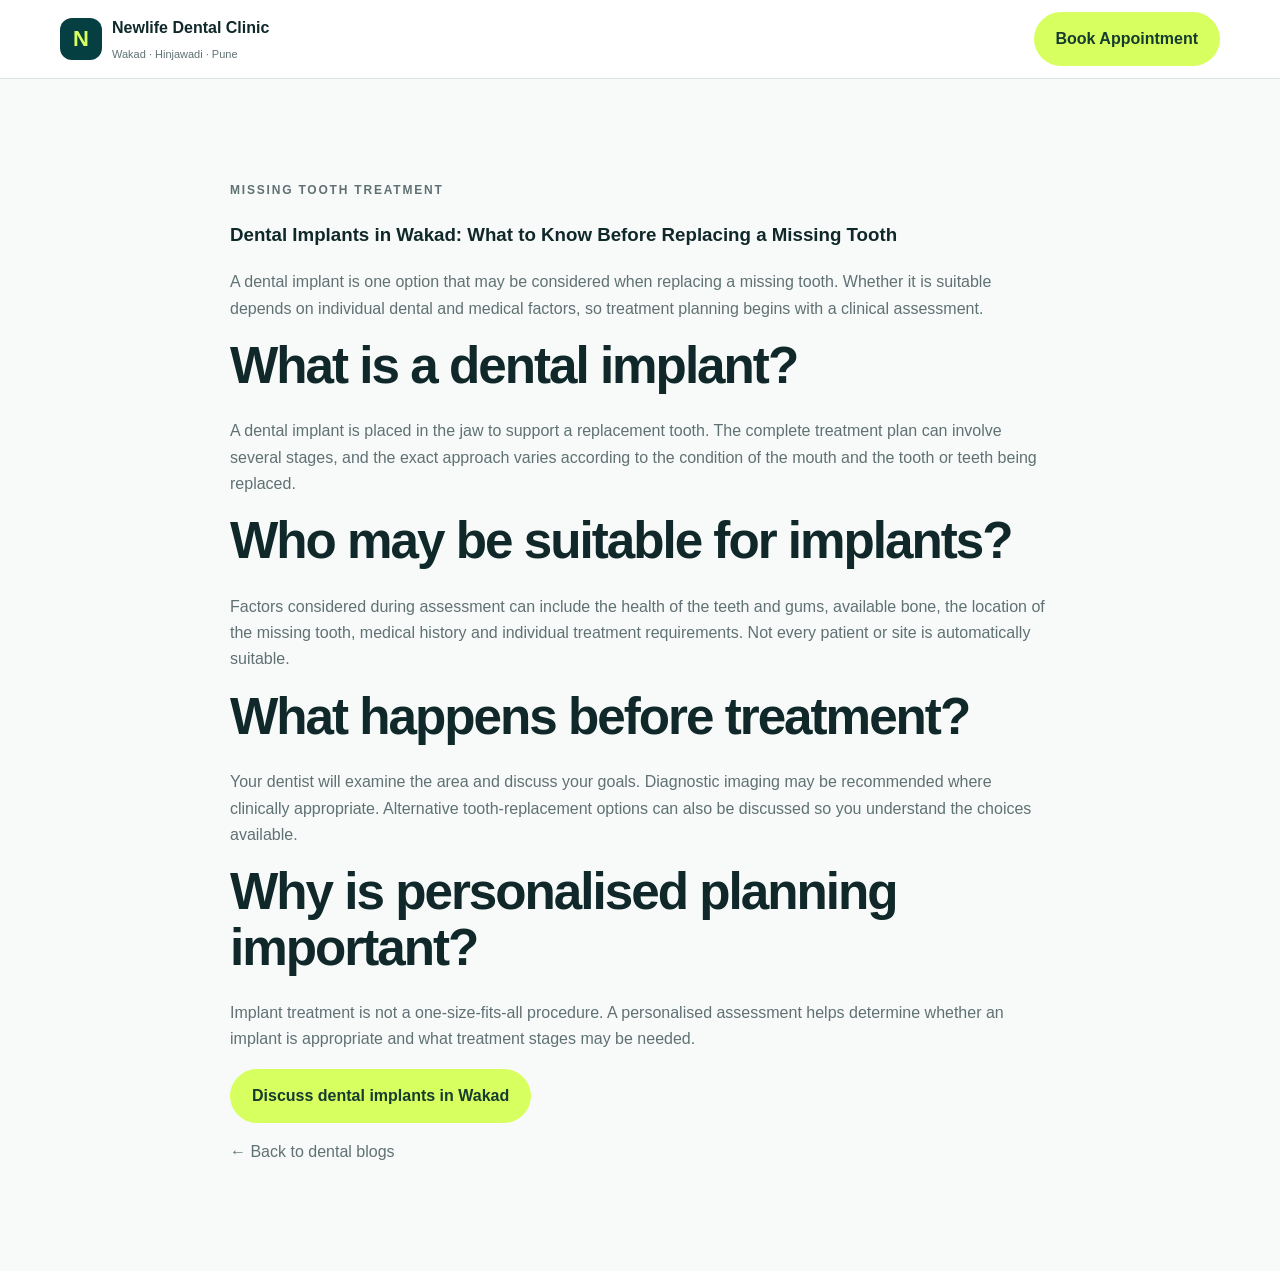
==== dental-implants-wakad.html @ da7d43fd "Publish dental implants blog" ====
<!doctype html><html lang="en"><head><meta charset="utf-8"><meta name="viewport" content="width=device-width,initial-scale=1"><title>Dental Implants in Wakad | Missing Tooth Treatment Guide</title><meta name="description" content="A patient-friendly guide to dental implants in Wakad, including assessment, suitability and considerations when replacing a missing tooth."><link rel="stylesheet" href="styles.css"></head><body><header class="site-header"><div class="container header-inner"><a class="brand" href="index.html"><span class="brand-mark">N</span><span><strong>Newlife Dental Clinic</strong><small>Wakad · Hinjawadi · Pune</small></span></a><a class="btn btn-primary" href="index.html#contact">Book Appointment</a></div></header><main><section class="section"><article class="container narrow"><p class="eyebrow">Missing tooth treatment</p><h1>Dental Implants in Wakad: What to Know Before Replacing a Missing Tooth</h1><p>A dental implant is one option that may be considered when replacing a missing tooth. Whether it is suitable depends on individual dental and medical factors, so treatment planning begins with a clinical assessment.</p><h2>What is a dental implant?</h2><p>A dental implant is placed in the jaw to support a replacement tooth. The complete treatment plan can involve several stages, and the exact approach varies according to the condition of the mouth and the tooth or teeth being replaced.</p><h2>Who may be suitable for implants?</h2><p>Factors considered during assessment can include the health of the teeth and gums, available bone, the location of the missing tooth, medical history and individual treatment requirements. Not every patient or site is automatically suitable.</p><h2>What happens before treatment?</h2><p>Your dentist will examine the area and discuss your goals. Diagnostic imaging may be recommended where clinically appropriate. Alternative tooth-replacement options can also be discussed so you understand the choices available.</p><h2>Why is personalised planning important?</h2><p>Implant treatment is not a one-size-fits-all procedure. A personalised assessment helps determine whether an implant is appropriate and what treatment stages may be needed.</p><p><a class="btn btn-primary" href="index.html#contact">Discuss dental implants in Wakad</a></p><p><a href="index.html#blogs">← Back to dental blogs</a></p></article></section></main></body></html>
---- styles.css ----
:root{--ink:#10282a;--teal:#063f42;--teal2:#0a5759;--lime:#d7ff5f;--paper:#f7faf8;--white:#fff;--muted:#607173;--line:#dbe5e2;--shadow:0 22px 70px rgba(7,50,52,.12);--radius:22px}*{box-sizing:border-box}html{scroll-behavior:smooth;scroll-padding-top:80px}body{margin:0;color:var(--ink);font:16px/1.65 Arial,sans-serif;background:var(--paper)}a{color:inherit;text-decoration:none}.container{width:min(1160px,calc(100% - 40px));margin:auto}.site-header{position:sticky;top:0;z-index:20;background:rgba(255,255,255,.96);border-bottom:1px solid var(--line)}.header-inner{min-height:78px;display:flex;align-items:center;gap:28px}.brand{display:flex;align-items:center;gap:10px;margin-right:auto}.brand-mark{width:42px;height:42px;border-radius:12px;background:var(--teal);color:var(--lime);display:grid;place-items:center;font-size:22px;font-weight:800}.brand strong,.brand small{display:block}.brand small{font-size:11px;color:var(--muted);margin-top:3px}.site-nav{display:flex;gap:24px;font-size:14px;font-weight:700}.menu-btn{display:none}.btn{display:inline-flex;justify-content:center;align-items:center;padding:14px 22px;border-radius:999px;font-weight:700;border:0;cursor:pointer}.btn-primary{background:var(--lime);color:#163b2f}.btn-secondary{border:1px solid rgba(255,255,255,.55);color:white}.hero{background:var(--teal);color:white;padding:86px 0}.hero-grid,.split,.contact-grid{display:grid;grid-template-columns:1.05fr .95fr;gap:65px;align-items:center}.hero h1{font-size:clamp(2.8rem,5vw,4.8rem);line-height:1;letter-spacing:-3px;margin:10px 0 24px}.lead{font-size:18px;color:#dce9e8}.eyebrow{text-transform:uppercase;letter-spacing:1.8px;font-size:12px;font-weight:800;color:var(--teal2)}.hero .eyebrow,.contact-section .eyebrow{color:var(--lime)}.hero-actions{display:flex;gap:14px;margin:28px 0}.trust-row{display:flex;gap:18px;flex-wrap:wrap;font-size:13px;color:#c4d9d8}.hero-media img,.image-card img{width:100%;display:block;border-radius:var(--radius);box-shadow:var(--shadow)}.section{padding:90px 0}.section-alt{background:white}.section h2{font-size:clamp(2.2rem,4vw,3.7rem);line-height:1.08;letter-spacing:-2px;margin:8px 0 25px}.section p{color:var(--muted)}.reverse{grid-template-columns:.95fr 1.05fr}.cards{display:grid;grid-template-columns:repeat(3,1fr);gap:18px;margin-top:38px}.card{background:var(--paper);border:1px solid var(--line);border-radius:var(--radius);padding:28px;min-height:230px;display:flex;flex-direction:column}.card h3{font-size:22px;margin:0 0 10px}.card a{margin-top:auto;color:var(--teal2);font-weight:800}.quote-card{padding:32px;background:var(--paper);border-radius:var(--radius);border-left:5px solid var(--lime)}.narrow{max-width:820px}.narrow details{border-bottom:1px solid var(--line);padding:20px 0}.narrow summary{font-size:18px;font-weight:800;cursor:pointer}.contact-section{background:var(--teal);color:white}.contact-section p{color:#c4d9d8}.appointment-form{background:white;color:var(--ink);padding:30px;border-radius:var(--radius)}label{display:block;font-size:13px;font-weight:800;margin-bottom:16px}input,select,textarea{display:block;width:100%;padding:13px;margin-top:6px;border:1px solid #cddbd7;border-radius:9px;background:white}.appointment-form .btn{width:100%}.site-footer{background:#051f21;color:white;padding:50px 0 25px}.footer-inner{display:flex;justify-content:space-between;gap:30px}.footer-inner p,.footer-bottom{color:#8eabaa}.footer-inner>div:last-child{display:flex;gap:20px}.footer-bottom{border-top:1px solid rgba(255,255,255,.12);margin-top:30px;padding-top:20px}.mobile-bar{display:none}@media(max-width:850px){.site-nav,.header-cta{display:none}.menu-btn{display:block}.site-nav.open{display:flex;position:absolute;top:78px;left:0;right:0;background:white;flex-direction:column;padding:25px}.hero-grid,.split,.contact-grid,.reverse{grid-template-columns:1fr}.cards{grid-template-columns:1fr 1fr}.hero-media{order:-1}.hero{padding:55px 0}}@media(max-width:600px){body{padding-bottom:58px}.container{width:calc(100% - 28px)}.hero h1{font-size:3rem;letter-spacing:-2px}.cards{grid-template-columns:1fr}.section{padding:65px 0}.hero-actions{align-items:stretch;flex-direction:column}.footer-inner{display:block}.footer-inner>div:last-child{margin-top:20px;flex-direction:column;gap:8px}.mobile-bar{display:block;position:fixed;z-index:30;bottom:0;left:0;right:0;background:var(--lime);text-align:center;padding:16px;font-weight:800}}
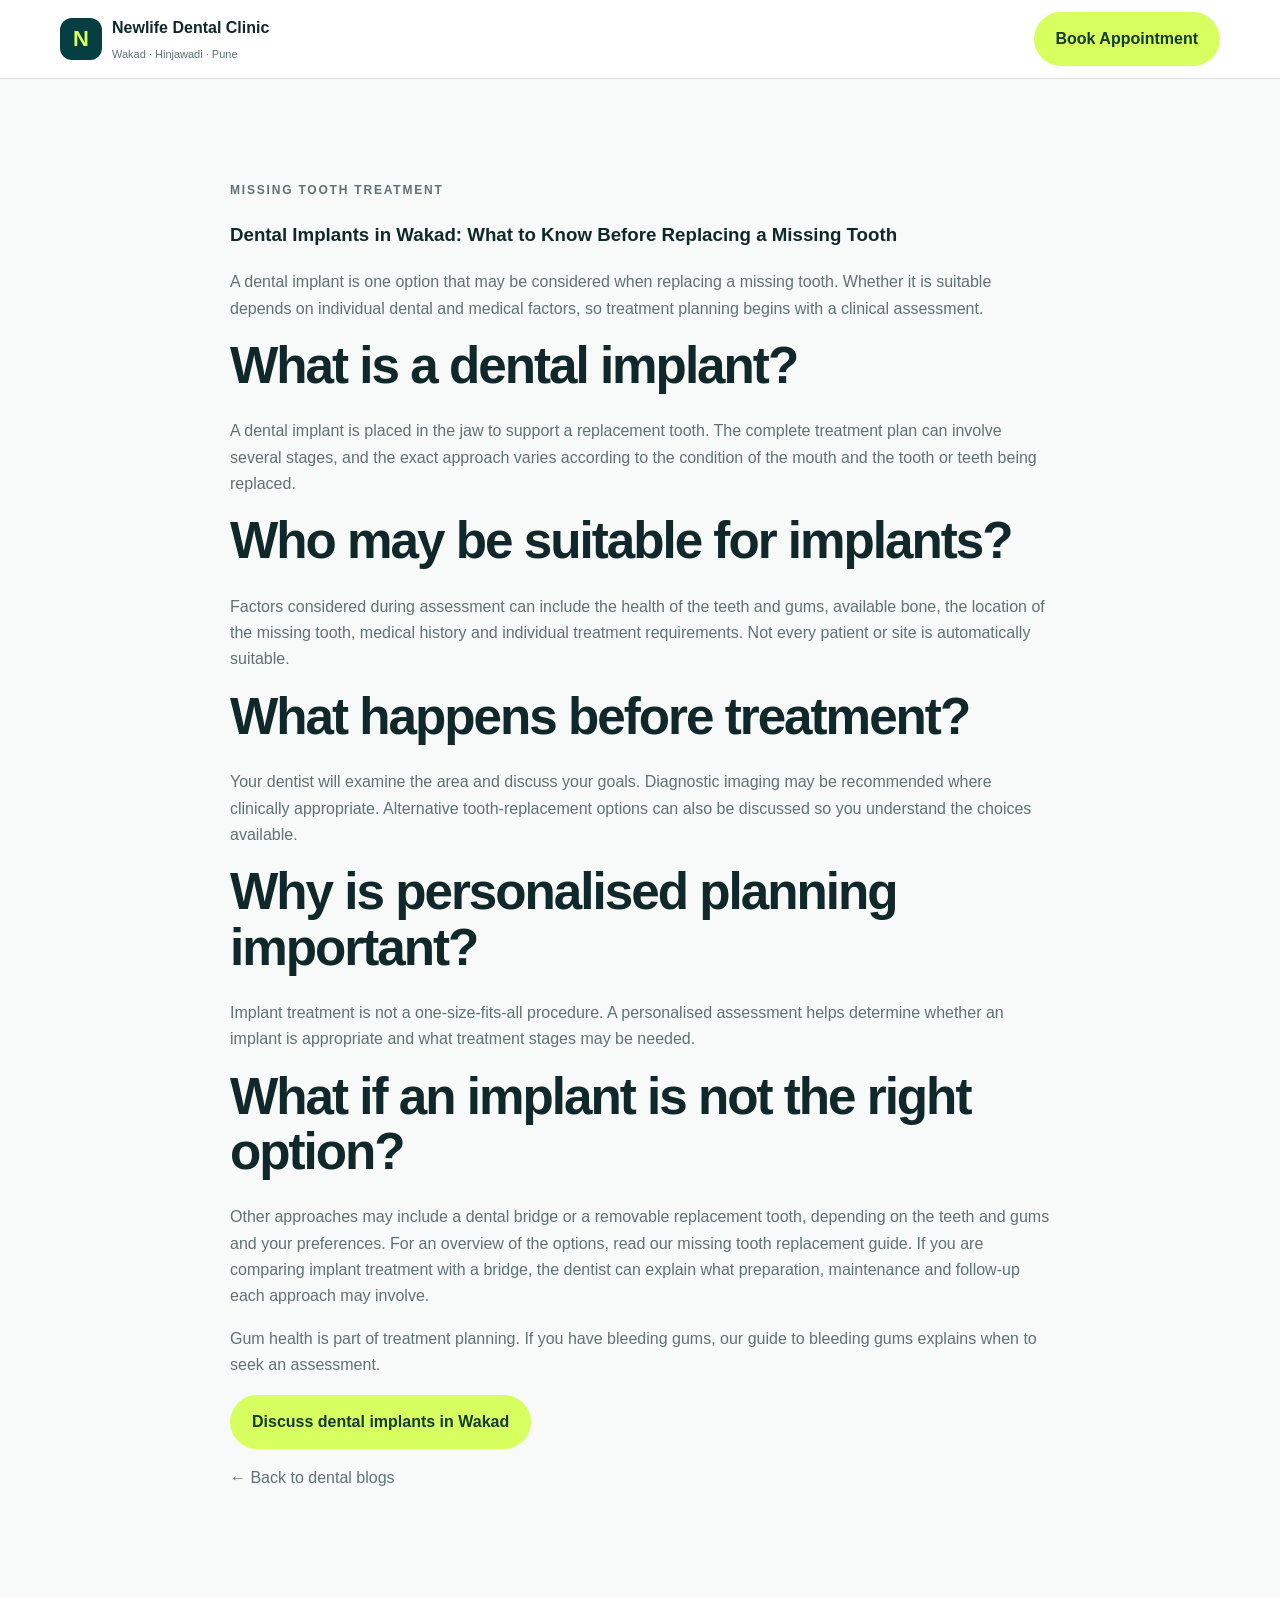
==== commit 64d6e37d: "Add canonical and contextual links to dental implant guide" ====
--- a/dental-implants-wakad.html
+++ b/dental-implants-wakad.html
@@ -1 +1 @@
-<!doctype html><html lang="en"><head><meta charset="utf-8"><meta name="viewport" content="width=device-width,initial-scale=1"><title>Dental Implants in Wakad | Missing Tooth Treatment Guide</title><meta name="description" content="A patient-friendly guide to dental implants in Wakad, including assessment, suitability and considerations when replacing a missing tooth."><link rel="stylesheet" href="styles.css"></head><body><header class="site-header"><div class="container header-inner"><a class="brand" href="index.html"><span class="brand-mark">N</span><span><strong>Newlife Dental Clinic</strong><small>Wakad · Hinjawadi · Pune</small></span></a><a class="btn btn-primary" href="index.html#contact">Book Appointment</a></div></header><main><section class="section"><article class="container narrow"><p class="eyebrow">Missing tooth treatment</p><h1>Dental Implants in Wakad: What to Know Before Replacing a Missing Tooth</h1><p>A dental implant is one option that may be considered when replacing a missing tooth. Whether it is suitable depends on individual dental and medical factors, so treatment planning begins with a clinical assessment.</p><h2>What is a dental implant?</h2><p>A dental implant is placed in the jaw to support a replacement tooth. The complete treatment plan can involve several stages, and the exact approach varies according to the condition of the mouth and the tooth or teeth being replaced.</p><h2>Who may be suitable for implants?</h2><p>Factors considered during assessment can include the health of the teeth and gums, available bone, the location of the missing tooth, medical history and individual treatment requirements. Not every patient or site is automatically suitable.</p><h2>What happens before treatment?</h2><p>Your dentist will examine the area and discuss your goals. Diagnostic imaging may be recommended where clinically appropriate. Alternative tooth-replacement options can also be discussed so you understand the choices available.</p><h2>Why is personalised planning important?</h2><p>Implant treatment is not a one-size-fits-all procedure. A personalised assessment helps determine whether an implant is appropriate and what treatment stages may be needed.</p><p><a class="btn btn-primary" href="index.html#contact">Discuss dental implants in Wakad</a></p><p><a href="index.html#blogs">← Back to dental blogs</a></p></article></section></main></body></html>+<!doctype html><html lang="en"><head><meta charset="utf-8"><meta name="viewport" content="width=device-width,initial-scale=1"><title>Dental Implants in Wakad | Missing Tooth Treatment Guide</title><meta name="description" content="A patient-friendly guide to dental implants in Wakad, including assessment, suitability and considerations when replacing a missing tooth."><link rel="stylesheet" href="styles.css"><link rel="canonical" href="https://newlife-dental-clinic-website.vercel.app/dental-implants-wakad.html"></head><body><header class="site-header"><div class="container header-inner"><a class="brand" href="index.html"><span class="brand-mark">N</span><span><strong>Newlife Dental Clinic</strong><small>Wakad · Hinjawadi · Pune</small></span></a><a class="btn btn-primary" href="index.html#contact">Book Appointment</a></div></header><main><section class="section"><article class="container narrow"><p class="eyebrow">Missing tooth treatment</p><h1>Dental Implants in Wakad: What to Know Before Replacing a Missing Tooth</h1><p>A dental implant is one option that may be considered when replacing a missing tooth. Whether it is suitable depends on individual dental and medical factors, so treatment planning begins with a clinical assessment.</p><h2>What is a dental implant?</h2><p>A dental implant is placed in the jaw to support a replacement tooth. The complete treatment plan can involve several stages, and the exact approach varies according to the condition of the mouth and the tooth or teeth being replaced.</p><h2>Who may be suitable for implants?</h2><p>Factors considered during assessment can include the health of the teeth and gums, available bone, the location of the missing tooth, medical history and individual treatment requirements. Not every patient or site is automatically suitable.</p><h2>What happens before treatment?</h2><p>Your dentist will examine the area and discuss your goals. Diagnostic imaging may be recommended where clinically appropriate. Alternative tooth-replacement options can also be discussed so you understand the choices available.</p><h2>Why is personalised planning important?</h2><p>Implant treatment is not a one-size-fits-all procedure. A personalised assessment helps determine whether an implant is appropriate and what treatment stages may be needed.</p><h2>What if an implant is not the right option?</h2><p>Other approaches may include a dental bridge or a removable replacement tooth, depending on the teeth and gums and your preferences. For an overview of the options, read our <a href="missing-tooth-replacement-wakad.html">missing tooth replacement guide</a>. If you are comparing implant treatment with a bridge, the dentist can explain what preparation, maintenance and follow-up each approach may involve.</p><p>Gum health is part of treatment planning. If you have bleeding gums, our <a href="bleeding-gums-wakad.html">guide to bleeding gums</a> explains when to seek an assessment.</p><p><a class="btn btn-primary" href="index.html#contact">Discuss dental implants in Wakad</a></p><p><a href="index.html#blogs">← Back to dental blogs</a></p></article></section></main></body></html>
--- a/styles.css
+++ b/styles.css
@@ -1 +1 @@
-:root{--ink:#10282a;--teal:#063f42;--teal2:#0a5759;--lime:#d7ff5f;--paper:#f7faf8;--white:#fff;--muted:#607173;--line:#dbe5e2;--shadow:0 22px 70px rgba(7,50,52,.12);--radius:22px}*{box-sizing:border-box}html{scroll-behavior:smooth;scroll-padding-top:80px}body{margin:0;color:var(--ink);font:16px/1.65 Arial,sans-serif;background:var(--paper)}a{color:inherit;text-decoration:none}.container{width:min(1160px,calc(100% - 40px));margin:auto}.site-header{position:sticky;top:0;z-index:20;background:rgba(255,255,255,.96);border-bottom:1px solid var(--line)}.header-inner{min-height:78px;display:flex;align-items:center;gap:28px}.brand{display:flex;align-items:center;gap:10px;margin-right:auto}.brand-mark{width:42px;height:42px;border-radius:12px;background:var(--teal);color:var(--lime);display:grid;place-items:center;font-size:22px;font-weight:800}.brand strong,.brand small{display:block}.brand small{font-size:11px;color:var(--muted);margin-top:3px}.site-nav{display:flex;gap:24px;font-size:14px;font-weight:700}.menu-btn{display:none}.btn{display:inline-flex;justify-content:center;align-items:center;padding:14px 22px;border-radius:999px;font-weight:700;border:0;cursor:pointer}.btn-primary{background:var(--lime);color:#163b2f}.btn-secondary{border:1px solid rgba(255,255,255,.55);color:white}.hero{background:var(--teal);color:white;padding:86px 0}.hero-grid,.split,.contact-grid{display:grid;grid-template-columns:1.05fr .95fr;gap:65px;align-items:center}.hero h1{font-size:clamp(2.8rem,5vw,4.8rem);line-height:1;letter-spacing:-3px;margin:10px 0 24px}.lead{font-size:18px;color:#dce9e8}.eyebrow{text-transform:uppercase;letter-spacing:1.8px;font-size:12px;font-weight:800;color:var(--teal2)}.hero .eyebrow,.contact-section .eyebrow{color:var(--lime)}.hero-actions{display:flex;gap:14px;margin:28px 0}.trust-row{display:flex;gap:18px;flex-wrap:wrap;font-size:13px;color:#c4d9d8}.hero-media img,.image-card img{width:100%;display:block;border-radius:var(--radius);box-shadow:var(--shadow)}.section{padding:90px 0}.section-alt{background:white}.section h2{font-size:clamp(2.2rem,4vw,3.7rem);line-height:1.08;letter-spacing:-2px;margin:8px 0 25px}.section p{color:var(--muted)}.reverse{grid-template-columns:.95fr 1.05fr}.cards{display:grid;grid-template-columns:repeat(3,1fr);gap:18px;margin-top:38px}.card{background:var(--paper);border:1px solid var(--line);border-radius:var(--radius);padding:28px;min-height:230px;display:flex;flex-direction:column}.card h3{font-size:22px;margin:0 0 10px}.card a{margin-top:auto;color:var(--teal2);font-weight:800}.quote-card{padding:32px;background:var(--paper);border-radius:var(--radius);border-left:5px solid var(--lime)}.narrow{max-width:820px}.narrow details{border-bottom:1px solid var(--line);padding:20px 0}.narrow summary{font-size:18px;font-weight:800;cursor:pointer}.contact-section{background:var(--teal);color:white}.contact-section p{color:#c4d9d8}.appointment-form{background:white;color:var(--ink);padding:30px;border-radius:var(--radius)}label{display:block;font-size:13px;font-weight:800;margin-bottom:16px}input,select,textarea{display:block;width:100%;padding:13px;margin-top:6px;border:1px solid #cddbd7;border-radius:9px;background:white}.appointment-form .btn{width:100%}.site-footer{background:#051f21;color:white;padding:50px 0 25px}.footer-inner{display:flex;justify-content:space-between;gap:30px}.footer-inner p,.footer-bottom{color:#8eabaa}.footer-inner>div:last-child{display:flex;gap:20px}.footer-bottom{border-top:1px solid rgba(255,255,255,.12);margin-top:30px;padding-top:20px}.mobile-bar{display:none}@media(max-width:850px){.site-nav,.header-cta{display:none}.menu-btn{display:block}.site-nav.open{display:flex;position:absolute;top:78px;left:0;right:0;background:white;flex-direction:column;padding:25px}.hero-grid,.split,.contact-grid,.reverse{grid-template-columns:1fr}.cards{grid-template-columns:1fr 1fr}.hero-media{order:-1}.hero{padding:55px 0}}@media(max-width:600px){body{padding-bottom:58px}.container{width:calc(100% - 28px)}.hero h1{font-size:3rem;letter-spacing:-2px}.cards{grid-template-columns:1fr}.section{padding:65px 0}.hero-actions{align-items:stretch;flex-direction:column}.footer-inner{display:block}.footer-inner>div:last-child{margin-top:20px;flex-direction:column;gap:8px}.mobile-bar{display:block;position:fixed;z-index:30;bottom:0;left:0;right:0;background:var(--lime);text-align:center;padding:16px;font-weight:800}}+:root{--ink:#10282a;--teal:#063f42;--teal2:#0a5759;--lime:#d7ff5f;--paper:#f7faf8;--white:#fff;--muted:#607173;--line:#dbe5e2;--shadow:0 22px 70px rgba(7,50,52,.12);--radius:22px}*{box-sizing:border-box}html{scroll-behavior:smooth;scroll-padding-top:80px}body{margin:0;color:var(--ink);font:16px/1.65 Arial,sans-serif;background:var(--paper)}a{color:inherit;text-decoration:none}.container{width:min(1160px,calc(100% - 40px));margin:auto}.site-header{position:sticky;top:0;z-index:20;background:rgba(255,255,255,.96);border-bottom:1px solid var(--line)}.header-inner{min-height:78px;display:flex;align-items:center;gap:28px}.brand{display:flex;align-items:center;gap:10px;margin-right:auto}.brand-mark{width:42px;height:42px;border-radius:12px;background:var(--teal);color:var(--lime);display:grid;place-items:center;font-size:22px;font-weight:800}.brand-logo{width:46px;height:46px;object-fit:cover;border-radius:12px;display:block}.brand strong,.brand small{display:block}.brand small{font-size:11px;color:var(--muted);margin-top:3px}.site-nav{display:flex;gap:24px;font-size:14px;font-weight:700}.menu-btn{display:none}.btn{display:inline-flex;justify-content:center;align-items:center;padding:14px 22px;border-radius:999px;font-weight:700;border:0;cursor:pointer}.btn-primary{background:var(--lime);color:#163b2f}.btn-secondary{border:1px solid rgba(255,255,255,.55);color:white}.hero{background:var(--teal);color:white;padding:86px 0}.hero-grid,.split,.contact-grid{display:grid;grid-template-columns:1.05fr .95fr;gap:65px;align-items:center}.hero h1{font-size:clamp(2.8rem,5vw,4.8rem);line-height:1;letter-spacing:-3px;margin:10px 0 24px}.lead{font-size:18px;color:#dce9e8}.eyebrow{text-transform:uppercase;letter-spacing:1.8px;font-size:12px;font-weight:800;color:var(--teal2)}.hero .eyebrow,.contact-section .eyebrow{color:var(--lime)}.hero-actions{display:flex;gap:14px;margin:28px 0}.trust-row{display:flex;gap:18px;flex-wrap:wrap;font-size:13px;color:#c4d9d8}.hero-media img,.image-card img{width:100%;display:block;border-radius:var(--radius);box-shadow:var(--shadow)}.section{padding:90px 0}.section-alt{background:white}.section h2{font-size:clamp(2.2rem,4vw,3.7rem);line-height:1.08;letter-spacing:-2px;margin:8px 0 25px}.section p{color:var(--muted)}.reverse{grid-template-columns:.95fr 1.05fr}.cards{display:grid;grid-template-columns:repeat(3,1fr);gap:18px;margin-top:38px}.card{background:var(--paper);border:1px solid var(--line);border-radius:var(--radius);padding:28px;min-height:230px;display:flex;flex-direction:column}.card h3{font-size:22px;margin:0 0 10px}.card a{margin-top:auto;color:var(--teal2);font-weight:800}.quote-card{padding:32px;background:var(--paper);border-radius:var(--radius);border-left:5px solid var(--lime)}.narrow{max-width:820px}.narrow details{border-bottom:1px solid var(--line);padding:20px 0}.narrow summary{font-size:18px;font-weight:800;cursor:pointer}.contact-section{background:var(--teal);color:white}.contact-section p{color:#c4d9d8}.appointment-form{background:white;color:var(--ink);padding:30px;border-radius:var(--radius)}label{display:block;font-size:13px;font-weight:800;margin-bottom:16px}input,select,textarea{display:block;width:100%;padding:13px;margin-top:6px;border:1px solid #cddbd7;border-radius:9px;background:white}.appointment-form .btn{width:100%}.site-footer{background:#051f21;color:white;padding:50px 0 25px}.footer-inner{display:flex;justify-content:space-between;gap:30px}.footer-inner p,.footer-bottom{color:#8eabaa}.footer-inner>div:last-child{display:flex;gap:20px}.footer-bottom{border-top:1px solid rgba(255,255,255,.12);margin-top:30px;padding-top:20px}.mobile-bar{display:none}@media(max-width:850px){.site-nav,.header-cta{display:none}.menu-btn{display:block}.site-nav.open{display:flex;position:absolute;top:78px;left:0;right:0;background:white;flex-direction:column;padding:25px}.hero-grid,.split,.contact-grid,.reverse{grid-template-columns:1fr}.cards{grid-template-columns:1fr 1fr}.hero-media{order:-1}.hero{padding:55px 0}}@media(max-width:600px){body{padding-bottom:58px}.container{width:calc(100% - 28px)}.hero h1{font-size:3rem;letter-spacing:-2px}.cards{grid-template-columns:1fr}.section{padding:65px 0}.hero-actions{align-items:stretch;flex-direction:column}.footer-inner{display:block}.footer-inner>div:last-child{margin-top:20px;flex-direction:column;gap:8px}.mobile-bar{display:block;position:fixed;z-index:30;bottom:0;left:0;right:0;background:var(--lime);text-align:center;padding:16px;font-weight:800}}
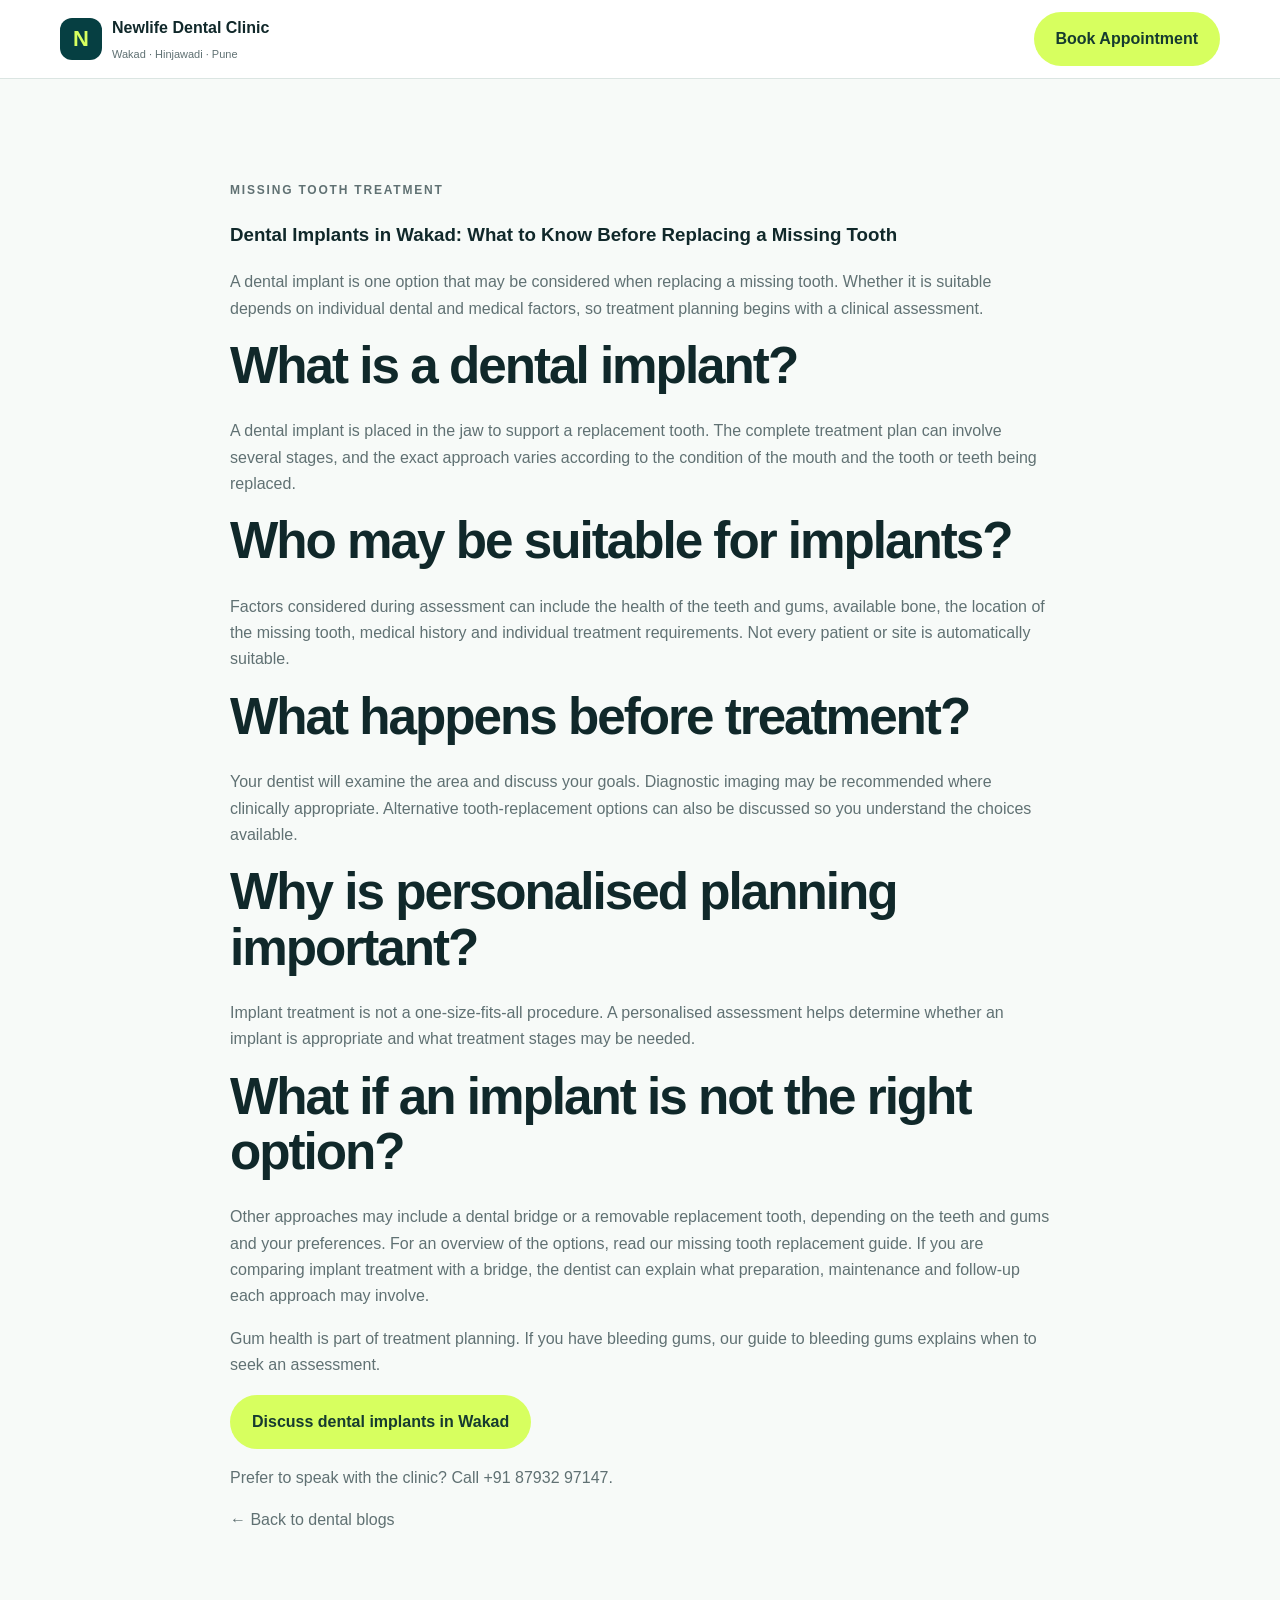
==== commit 8fbc441d: "Improve appointment conversion on dental-implants-wakad.html" ====
--- a/dental-implants-wakad.html
+++ b/dental-implants-wakad.html
@@ -1 +1 @@
-<!doctype html><html lang="en"><head><meta charset="utf-8"><meta name="viewport" content="width=device-width,initial-scale=1"><title>Dental Implants in Wakad | Missing Tooth Treatment Guide</title><meta name="description" content="A patient-friendly guide to dental implants in Wakad, including assessment, suitability and considerations when replacing a missing tooth."><link rel="stylesheet" href="styles.css"><link rel="canonical" href="https://newlife-dental-clinic-website.vercel.app/dental-implants-wakad.html"></head><body><header class="site-header"><div class="container header-inner"><a class="brand" href="index.html"><span class="brand-mark">N</span><span><strong>Newlife Dental Clinic</strong><small>Wakad · Hinjawadi · Pune</small></span></a><a class="btn btn-primary" href="index.html#contact">Book Appointment</a></div></header><main><section class="section"><article class="container narrow"><p class="eyebrow">Missing tooth treatment</p><h1>Dental Implants in Wakad: What to Know Before Replacing a Missing Tooth</h1><p>A dental implant is one option that may be considered when replacing a missing tooth. Whether it is suitable depends on individual dental and medical factors, so treatment planning begins with a clinical assessment.</p><h2>What is a dental implant?</h2><p>A dental implant is placed in the jaw to support a replacement tooth. The complete treatment plan can involve several stages, and the exact approach varies according to the condition of the mouth and the tooth or teeth being replaced.</p><h2>Who may be suitable for implants?</h2><p>Factors considered during assessment can include the health of the teeth and gums, available bone, the location of the missing tooth, medical history and individual treatment requirements. Not every patient or site is automatically suitable.</p><h2>What happens before treatment?</h2><p>Your dentist will examine the area and discuss your goals. Diagnostic imaging may be recommended where clinically appropriate. Alternative tooth-replacement options can also be discussed so you understand the choices available.</p><h2>Why is personalised planning important?</h2><p>Implant treatment is not a one-size-fits-all procedure. A personalised assessment helps determine whether an implant is appropriate and what treatment stages may be needed.</p><h2>What if an implant is not the right option?</h2><p>Other approaches may include a dental bridge or a removable replacement tooth, depending on the teeth and gums and your preferences. For an overview of the options, read our <a href="missing-tooth-replacement-wakad.html">missing tooth replacement guide</a>. If you are comparing implant treatment with a bridge, the dentist can explain what preparation, maintenance and follow-up each approach may involve.</p><p>Gum health is part of treatment planning. If you have bleeding gums, our <a href="bleeding-gums-wakad.html">guide to bleeding gums</a> explains when to seek an assessment.</p><p><a class="btn btn-primary" href="index.html#contact">Discuss dental implants in Wakad</a></p><p><a href="index.html#blogs">← Back to dental blogs</a></p></article></section></main></body></html>+<!doctype html><html lang="en"><head><meta charset="utf-8"><meta name="viewport" content="width=device-width,initial-scale=1"><title>Dental Implants in Wakad | Missing Tooth Treatment Guide</title><meta name="description" content="A patient-friendly guide to dental implants in Wakad, including assessment, suitability and considerations when replacing a missing tooth."><link rel="stylesheet" href="styles.css"><link rel="canonical" href="https://newlife-dental-clinic-website.vercel.app/dental-implants-wakad.html"></head><body><header class="site-header"><div class="container header-inner"><a class="brand" href="index.html"><span class="brand-mark">N</span><span><strong>Newlife Dental Clinic</strong><small>Wakad · Hinjawadi · Pune</small></span></a><a class="btn btn-primary" href="index.html#contact">Book Appointment</a></div></header><main><section class="section"><article class="container narrow"><p class="eyebrow">Missing tooth treatment</p><h1>Dental Implants in Wakad: What to Know Before Replacing a Missing Tooth</h1><p>A dental implant is one option that may be considered when replacing a missing tooth. Whether it is suitable depends on individual dental and medical factors, so treatment planning begins with a clinical assessment.</p><h2>What is a dental implant?</h2><p>A dental implant is placed in the jaw to support a replacement tooth. The complete treatment plan can involve several stages, and the exact approach varies according to the condition of the mouth and the tooth or teeth being replaced.</p><h2>Who may be suitable for implants?</h2><p>Factors considered during assessment can include the health of the teeth and gums, available bone, the location of the missing tooth, medical history and individual treatment requirements. Not every patient or site is automatically suitable.</p><h2>What happens before treatment?</h2><p>Your dentist will examine the area and discuss your goals. Diagnostic imaging may be recommended where clinically appropriate. Alternative tooth-replacement options can also be discussed so you understand the choices available.</p><h2>Why is personalised planning important?</h2><p>Implant treatment is not a one-size-fits-all procedure. A personalised assessment helps determine whether an implant is appropriate and what treatment stages may be needed.</p><h2>What if an implant is not the right option?</h2><p>Other approaches may include a dental bridge or a removable replacement tooth, depending on the teeth and gums and your preferences. For an overview of the options, read our <a href="missing-tooth-replacement-wakad.html">missing tooth replacement guide</a>. If you are comparing implant treatment with a bridge, the dentist can explain what preparation, maintenance and follow-up each approach may involve.</p><p>Gum health is part of treatment planning. If you have bleeding gums, our <a href="bleeding-gums-wakad.html">guide to bleeding gums</a> explains when to seek an assessment.</p><p><a class="btn btn-primary" href="index.html#contact">Discuss dental implants in Wakad</a></p><p>Prefer to speak with the clinic? <a href="tel:+918793297147">Call +91 87932 97147</a>.</p><p><a href="index.html#blogs">← Back to dental blogs</a></p></article></section></main></body></html>
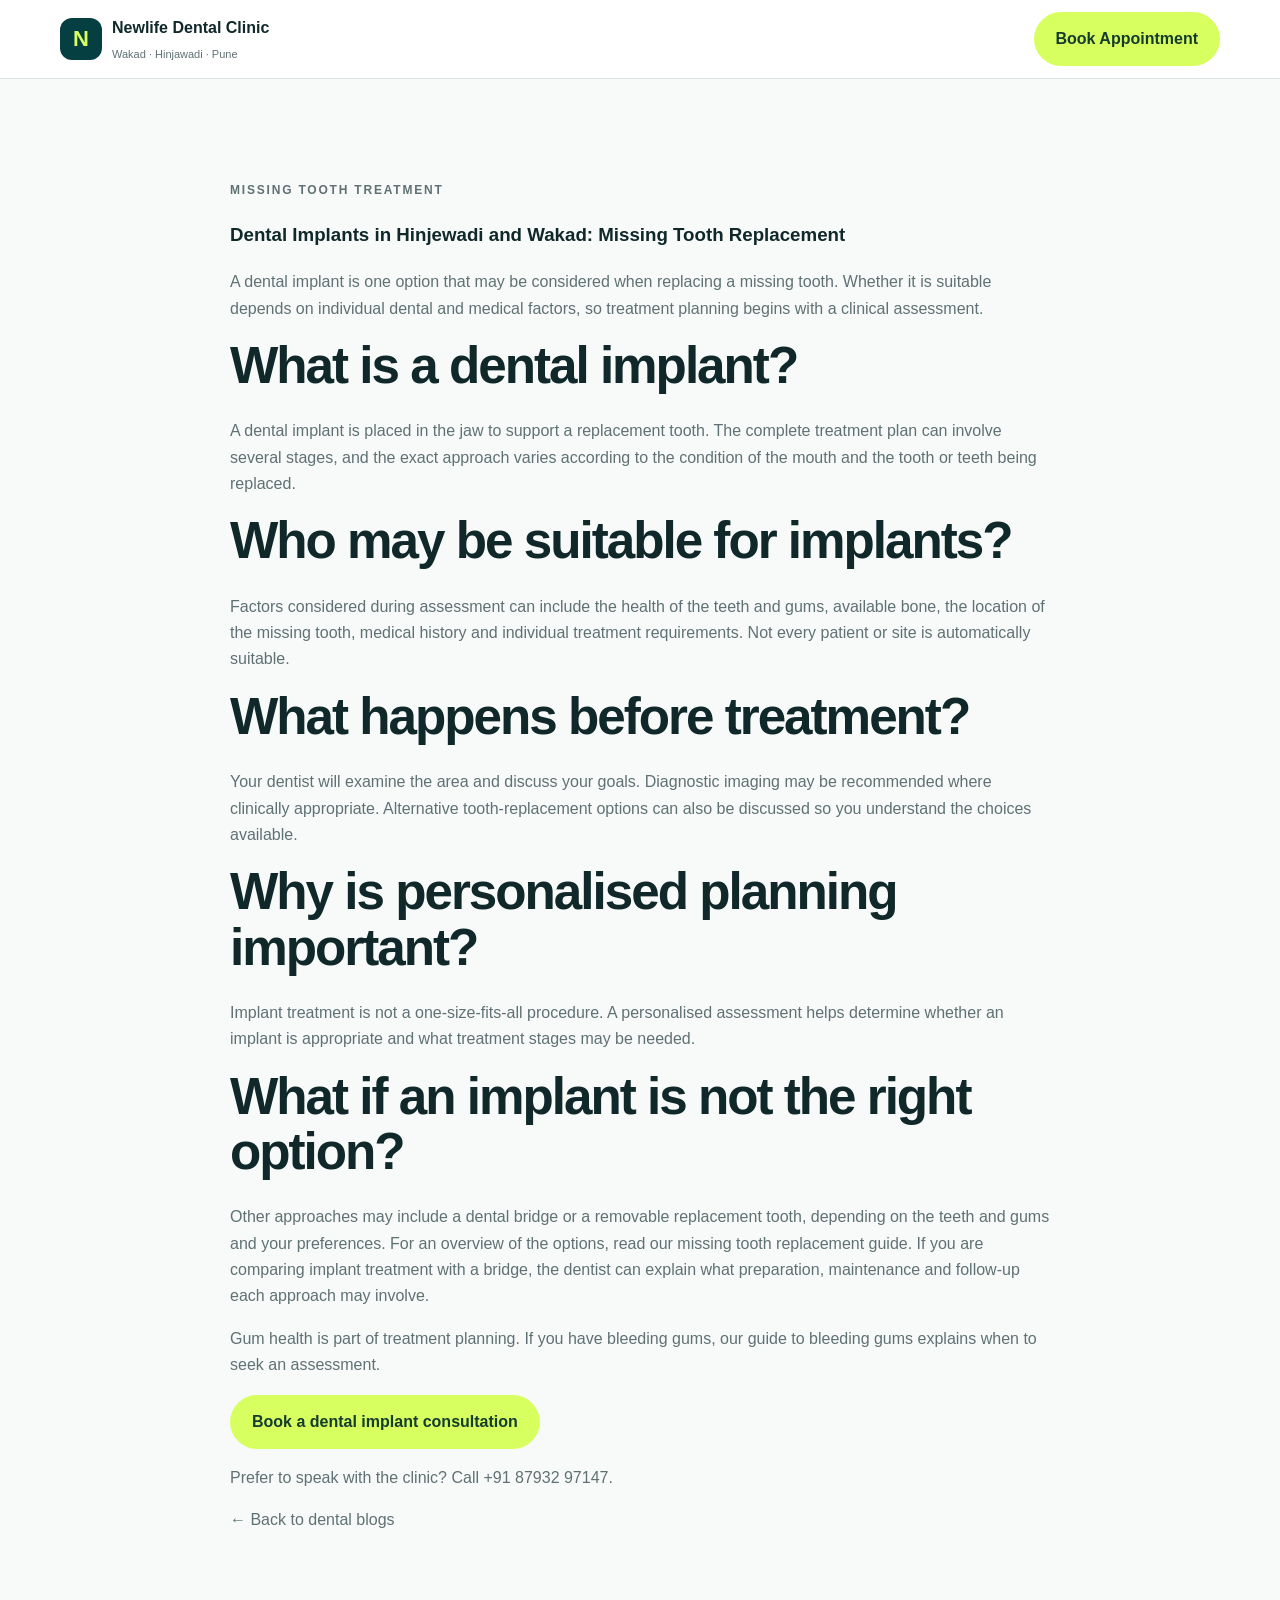
==== commit 3a278c90: "Improve local treatment search relevance and canonical appointment links" ====
--- a/dental-implants-wakad.html
+++ b/dental-implants-wakad.html
@@ -1 +1 @@
-<!doctype html><html lang="en"><head><meta charset="utf-8"><meta name="viewport" content="width=device-width,initial-scale=1"><title>Dental Implants in Wakad | Missing Tooth Treatment Guide</title><meta name="description" content="A patient-friendly guide to dental implants in Wakad, including assessment, suitability and considerations when replacing a missing tooth."><link rel="stylesheet" href="styles.css"><link rel="canonical" href="https://newlife-dental-clinic-website.vercel.app/dental-implants-wakad.html"></head><body><header class="site-header"><div class="container header-inner"><a class="brand" href="index.html"><span class="brand-mark">N</span><span><strong>Newlife Dental Clinic</strong><small>Wakad · Hinjawadi · Pune</small></span></a><a class="btn btn-primary" href="index.html#contact">Book Appointment</a></div></header><main><section class="section"><article class="container narrow"><p class="eyebrow">Missing tooth treatment</p><h1>Dental Implants in Wakad: What to Know Before Replacing a Missing Tooth</h1><p>A dental implant is one option that may be considered when replacing a missing tooth. Whether it is suitable depends on individual dental and medical factors, so treatment planning begins with a clinical assessment.</p><h2>What is a dental implant?</h2><p>A dental implant is placed in the jaw to support a replacement tooth. The complete treatment plan can involve several stages, and the exact approach varies according to the condition of the mouth and the tooth or teeth being replaced.</p><h2>Who may be suitable for implants?</h2><p>Factors considered during assessment can include the health of the teeth and gums, available bone, the location of the missing tooth, medical history and individual treatment requirements. Not every patient or site is automatically suitable.</p><h2>What happens before treatment?</h2><p>Your dentist will examine the area and discuss your goals. Diagnostic imaging may be recommended where clinically appropriate. Alternative tooth-replacement options can also be discussed so you understand the choices available.</p><h2>Why is personalised planning important?</h2><p>Implant treatment is not a one-size-fits-all procedure. A personalised assessment helps determine whether an implant is appropriate and what treatment stages may be needed.</p><h2>What if an implant is not the right option?</h2><p>Other approaches may include a dental bridge or a removable replacement tooth, depending on the teeth and gums and your preferences. For an overview of the options, read our <a href="missing-tooth-replacement-wakad.html">missing tooth replacement guide</a>. If you are comparing implant treatment with a bridge, the dentist can explain what preparation, maintenance and follow-up each approach may involve.</p><p>Gum health is part of treatment planning. If you have bleeding gums, our <a href="bleeding-gums-wakad.html">guide to bleeding gums</a> explains when to seek an assessment.</p><p><a class="btn btn-primary" href="index.html#contact">Discuss dental implants in Wakad</a></p><p>Prefer to speak with the clinic? <a href="tel:+918793297147">Call +91 87932 97147</a>.</p><p><a href="index.html#blogs">← Back to dental blogs</a></p></article></section></main></body></html>+<!doctype html><html lang="en"><head><meta charset="utf-8"><meta name="viewport" content="width=device-width,initial-scale=1"><title>Dental Implants in Hinjewadi &amp; Wakad | Newlife</title><meta name="description" content="Considering dental implants in Hinjewadi or Wakad? Learn about suitability and tooth replacement options, and book an assessment at Newlife Dental Clinic."><link rel="stylesheet" href="styles.css"><link rel="canonical" href="https://newlife-dental-clinic-website.vercel.app/dental-implants-wakad.html"></head><body><header class="site-header"><div class="container header-inner"><a class="brand" href="/"><span class="brand-mark">N</span><span><strong>Newlife Dental Clinic</strong><small>Wakad · Hinjawadi · Pune</small></span></a><a class="btn btn-primary" href="/#contact">Book Appointment</a></div></header><main><section class="section"><article class="container narrow"><p class="eyebrow">Missing tooth treatment</p><h1>Dental Implants in Hinjewadi and Wakad: Missing Tooth Replacement</h1><p>A dental implant is one option that may be considered when replacing a missing tooth. Whether it is suitable depends on individual dental and medical factors, so treatment planning begins with a clinical assessment.</p><h2>What is a dental implant?</h2><p>A dental implant is placed in the jaw to support a replacement tooth. The complete treatment plan can involve several stages, and the exact approach varies according to the condition of the mouth and the tooth or teeth being replaced.</p><h2>Who may be suitable for implants?</h2><p>Factors considered during assessment can include the health of the teeth and gums, available bone, the location of the missing tooth, medical history and individual treatment requirements. Not every patient or site is automatically suitable.</p><h2>What happens before treatment?</h2><p>Your dentist will examine the area and discuss your goals. Diagnostic imaging may be recommended where clinically appropriate. Alternative tooth-replacement options can also be discussed so you understand the choices available.</p><h2>Why is personalised planning important?</h2><p>Implant treatment is not a one-size-fits-all procedure. A personalised assessment helps determine whether an implant is appropriate and what treatment stages may be needed.</p><h2>What if an implant is not the right option?</h2><p>Other approaches may include a dental bridge or a removable replacement tooth, depending on the teeth and gums and your preferences. For an overview of the options, read our <a href="missing-tooth-replacement-wakad.html">missing tooth replacement guide</a>. If you are comparing implant treatment with a bridge, the dentist can explain what preparation, maintenance and follow-up each approach may involve.</p><p>Gum health is part of treatment planning. If you have bleeding gums, our <a href="bleeding-gums-wakad.html">guide to bleeding gums</a> explains when to seek an assessment.</p><p><a class="btn btn-primary" href="/#contact">Book a dental implant consultation</a></p><p>Prefer to speak with the clinic? <a href="tel:+918793297147">Call +91 87932 97147</a>.</p><p><a href="/#blogs">← Back to dental blogs</a></p></article></section></main></body></html>
